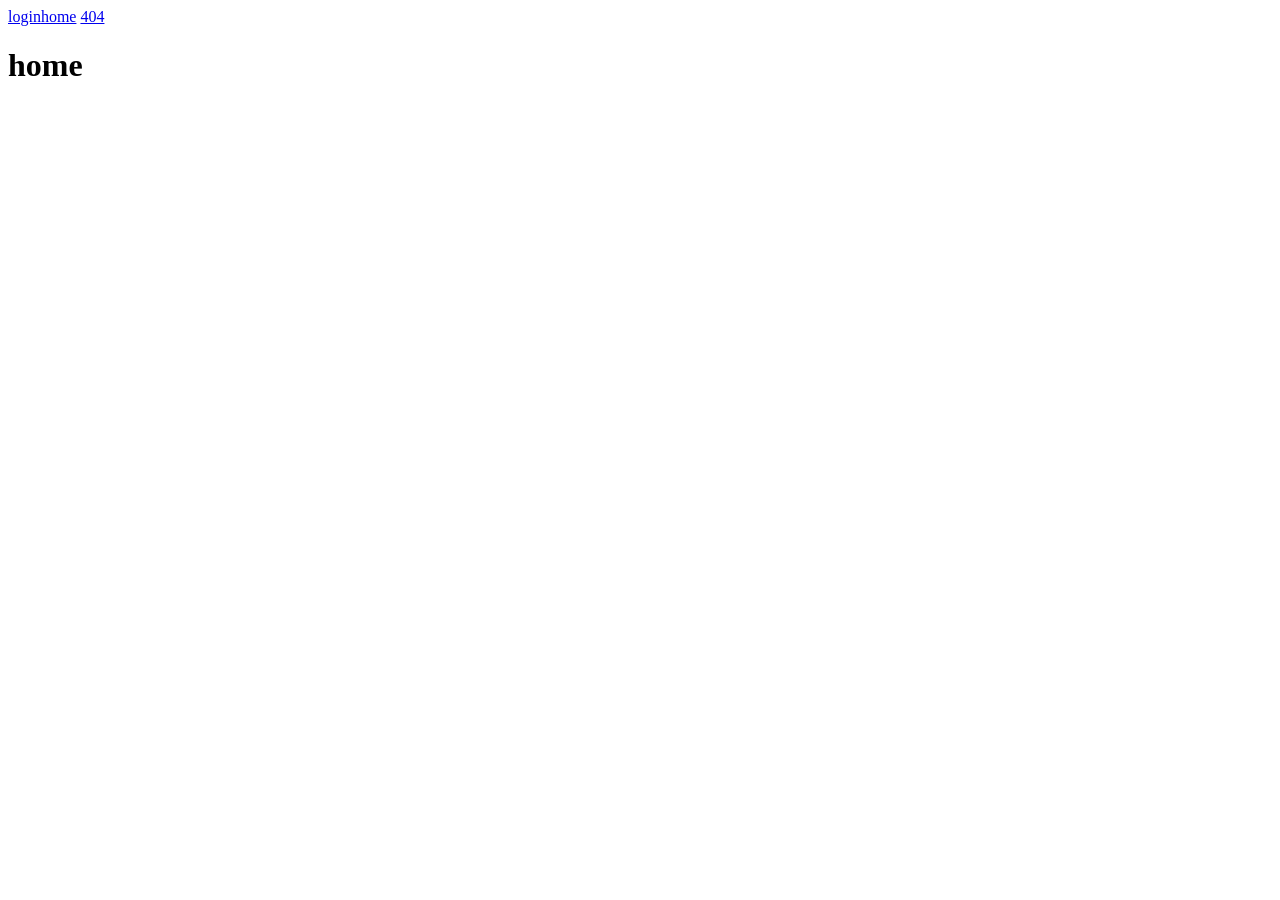
==== index.html @ de05a15d "start builde graphQl" ====
<!doctype html>
<html lang="en">
  <head>
    <meta charset="UTF-8" />
    <meta name="viewport" content="width=device-width, initial-scale=1.0" />
    <title>Document</title>
    <link rel="stylesheet" href="style.css">
  </head>
  <body>
    <nav>
      <a href="/login">login</a><a href="/home">home</a> <a href="/404">404</a>
    </nav>
    <div id="app"></div>
  </body>

  <script src="./js/app.js" type="module"></script>
</html>
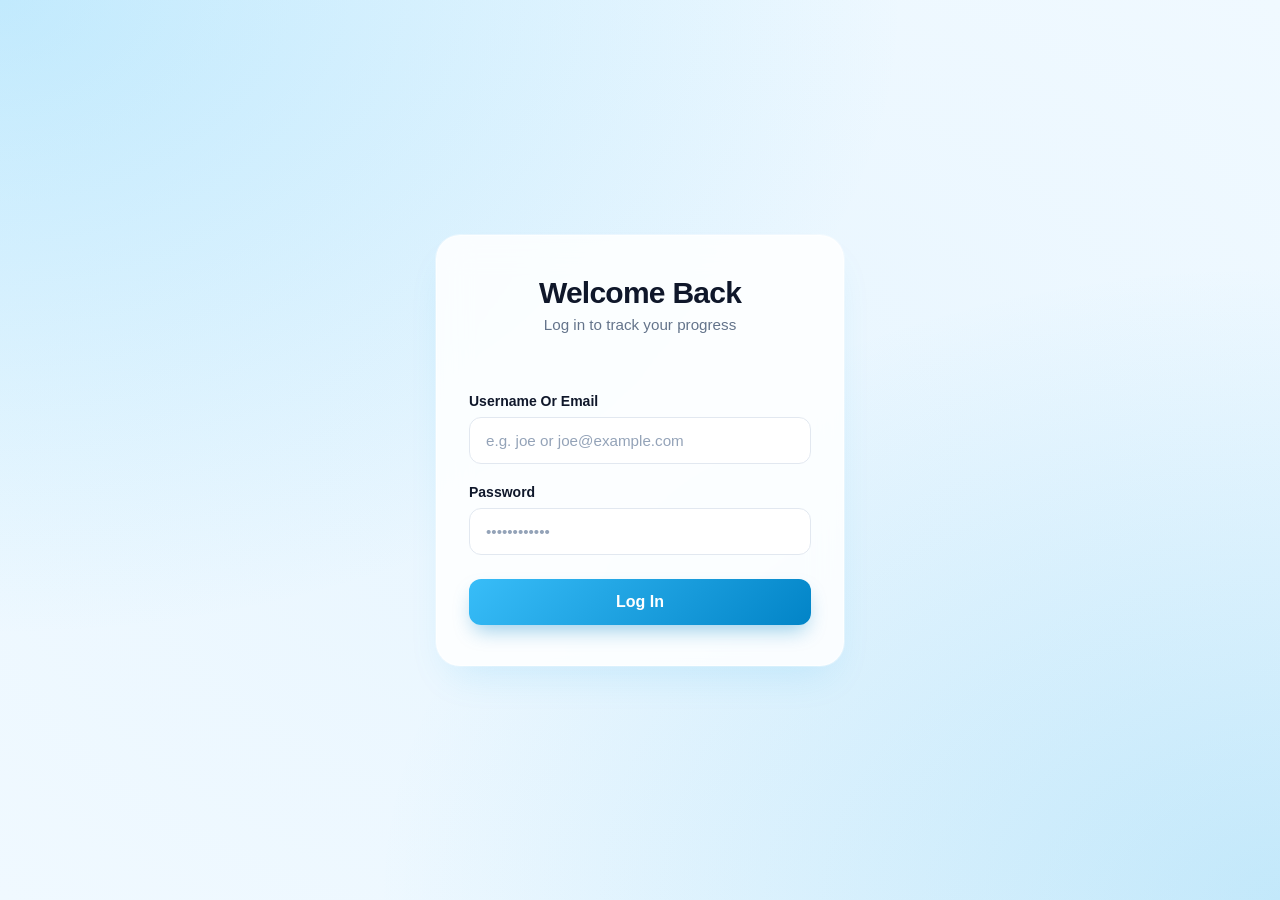
==== commit 96f99adf: "add jwt check" ====
--- a/index.html
+++ b/index.html
@@ -4,11 +4,11 @@
     <meta charset="UTF-8" />
     <meta name="viewport" content="width=device-width, initial-scale=1.0" />
     <title>Document</title>
-    <link rel="stylesheet" href="style.css">
+    <link rel="stylesheet" href="./assetes/main.css" />
   </head>
   <body>
-    <nav>
-      <a href="/login">login</a><a href="/home">home</a> <a href="/404">404</a>
+    <nav id="nav_links">
+      <a href="#/login">login</a><a href="#/home">home</a> <a href="$/404">404</a>
     </nav>
     <div id="app"></div>
   </body>
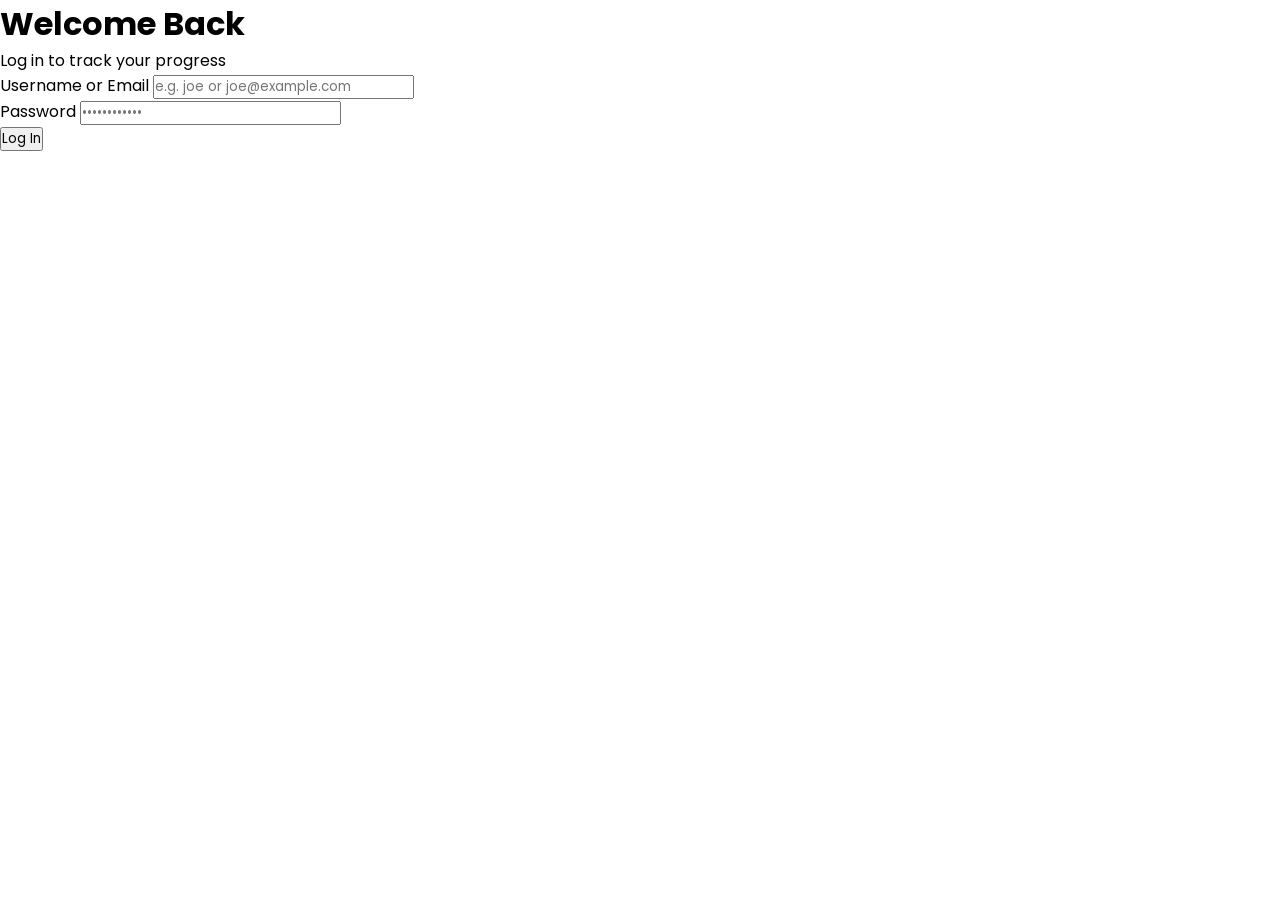
==== commit 44f0a1da: "get data from server using graphql" ====
--- a/index.html
+++ b/index.html
@@ -7,9 +7,6 @@
     <link rel="stylesheet" href="./assetes/main.css" />
   </head>
   <body>
-    <nav id="nav_links">
-      <a href="#/login">login</a><a href="#/home">home</a> <a href="$/404">404</a>
-    </nav>
     <div id="app"></div>
   </body>
 
--- a/assetes/main.css
+++ b/assetes/main.css
@@ -0,0 +1,95 @@
+@import url('https://fonts.googleapis.com/css2?family=Inter:ital,opsz,wght@0,14..32,100..900;1,14..32,100..900&family=Poppins:ital,wght@0,100;0,200;0,300;0,400;0,500;0,600;0,700;0,800;0,900;1,100;1,200;1,300;1,400;1,500;1,600;1,700;1,800;1,900&display=swap');
+
+:root {
+    --primary-sky: #38bdf8;
+    --primary-sky-hover: #0284c7;
+    --deep-indigo: #0f172a;
+    --soft-slate: #64748b;
+    --glass-bg: rgba(255, 255, 255, 0.85);
+    --glass-border: rgba(255, 255, 255, 0.6);
+    --error-color: #ef4444;
+}
+
+* {
+    padding: 0;
+    margin: 0;
+    outline: none;
+    text-decoration: none;
+    box-sizing: border-box;
+    font-family: "Poppins", sans-serif;
+
+}
+
+body {
+    width: 100%;
+    height: 100dvh;
+}
+
+.maincontainer {
+
+    height: 100vh;
+    display: flex;
+}
+
+.navSection {
+    background-color: #1a1e29;
+    color: #ffffff;
+    padding: 0 1.5rem;
+    width: 150px;
+    display: flex;
+    flex-direction: column;
+}
+
+#nav_links {
+    display: flex;
+    justify-content: space-between;
+    flex-direction: column;
+    align-items: center;
+    height: 60px;
+}
+
+.logo {
+    font-size: 1.4rem;
+    font-weight: bold;
+    color: #e10098;
+}
+
+.navlinks a {
+    color: #ffffff;
+    text-decoration: none;
+    font-weight: 500;
+}
+
+.logout {
+    cursor: pointer;
+    color: #ff5f56;
+    font-weight: 500;
+}
+
+.lefsideContainer {
+    display: grid;
+    grid-template-columns: 3fr 1fr;
+    gap: 1.5rem;
+    padding: 1.5rem;
+    flex: 1;
+}
+
+.dataSection {
+    background-color: #ffffff;
+    border-radius: 8px;
+    padding: 1.5rem;
+    box-shadow: 0 4px 6px rgba(0, 0, 0, 0.05);
+}
+
+.profileSection {
+    background-color: #ffffff;
+    border-radius: 8px;
+    padding: 1.5rem;
+    box-shadow: 0 4px 6px rgba(0, 0, 0, 0.05);
+}
+
+@media (max-width: 768px) {
+    .lefsideContainer {
+        grid-template-columns: 1fr;
+    }
+}
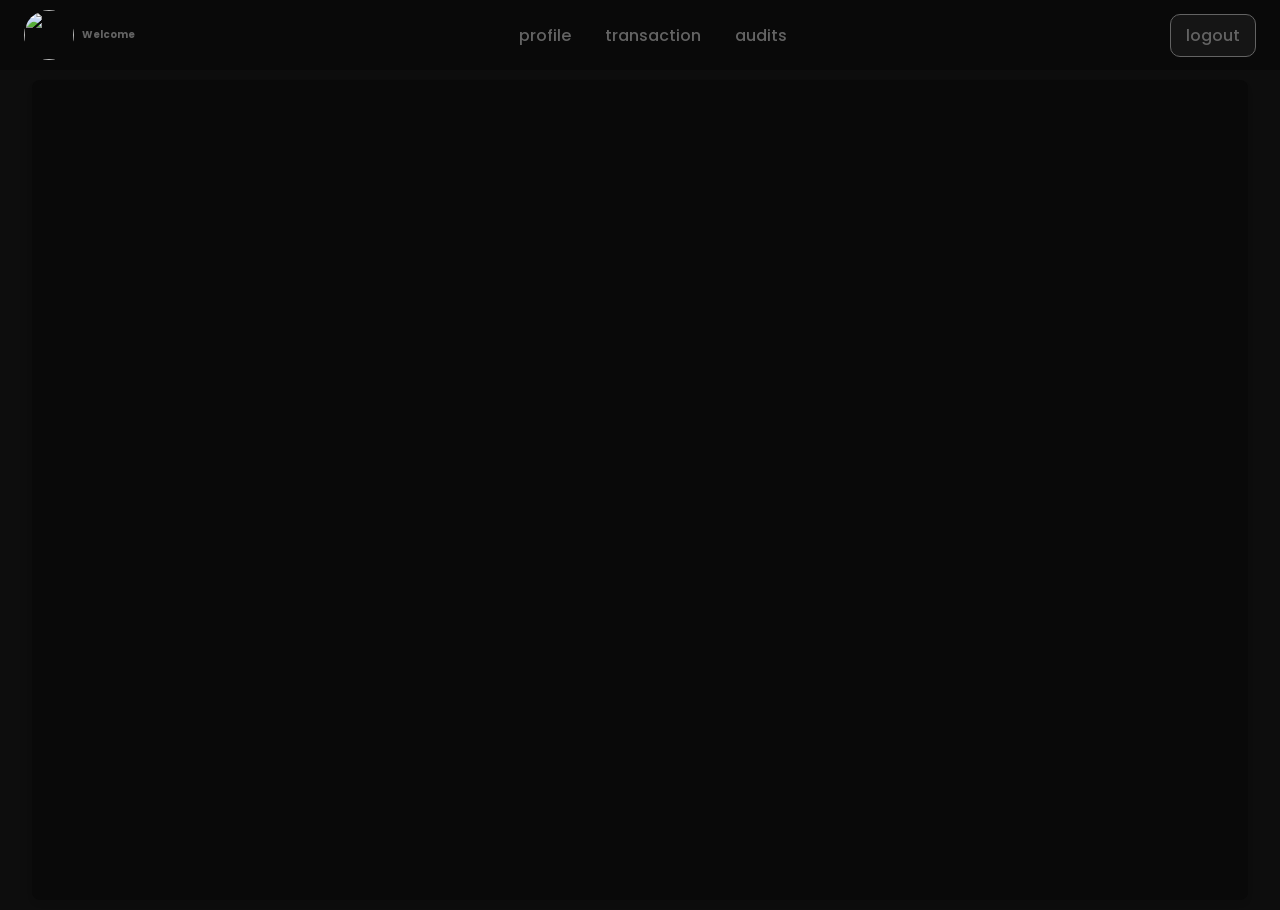
==== commit 82ef5050: "finish grqphql querys and start front end" ====
--- a/index.html
+++ b/index.html
@@ -5,6 +5,7 @@
     <meta name="viewport" content="width=device-width, initial-scale=1.0" />
     <title>Document</title>
     <link rel="stylesheet" href="./assetes/main.css" />
+    <link id="change_css" rel="stylesheet" href="./assetes/home.css" />
   </head>
   <body>
     <div id="app"></div>
--- a/assetes/main.css
+++ b/assetes/main.css
@@ -3,7 +3,7 @@
 :root {
     --primary-sky: #38bdf8;
     --primary-sky-hover: #0284c7;
-    --deep-indigo: #0f172a;
+    --deep-indigo: #0D0D0D;
     --soft-slate: #64748b;
     --glass-bg: rgba(255, 255, 255, 0.85);
     --glass-border: rgba(255, 255, 255, 0.6);
@@ -23,62 +23,101 @@
 body {
     width: 100%;
     height: 100dvh;
+    background-color: var(--deep-indigo);
+}
+
+
+.dataContainer {
+    display: flex;
+    width: 95%;
+    padding: 10px 0px;
+    height: calc(100% - 60px);
+    margin-left: auto;
+    margin-right: auto;
+    gap: 8px;
+}
+
+.container {
+    padding: 20px;
 }
 
 .maincontainer {
-
     height: 100vh;
-    display: flex;
 }
 
 .navSection {
-    background-color: #1a1e29;
+    background-color: #090909;
     color: #ffffff;
     padding: 0 1.5rem;
-    width: 150px;
-    display: flex;
-    flex-direction: column;
+    display: flex;
+
 }
 
 #nav_links {
     display: flex;
+    width: 100%;
     justify-content: space-between;
-    flex-direction: column;
-    align-items: center;
-    height: 60px;
+    align-items: center;
+    padding: 10px 0px;
 }
 
 .logo {
     font-size: 1.4rem;
     font-weight: bold;
-    color: #e10098;
+    color: #0049D1;
+    display: flex;
+    gap: 8px;
+    justify-content: start;
+    align-items: center;
+}
+
+.logo img {
+    height: 50px;
+    width: 50px;
+    border-radius: 100%;
+}
+
+.logo h4 {
+    font-size: 10px;
+    color: #636363;
+}
+
+.logo p {
+    font-size: 14px;
+    color: white;
 }
 
 .navlinks a {
-    color: #ffffff;
+    padding: 10px 15px;
+    color: #636363;
     text-decoration: none;
     font-weight: 500;
 }
 
 .logout {
     cursor: pointer;
-    color: #ff5f56;
+    color: #636363;
     font-weight: 500;
+    background-color: #151515;
+    padding: 8px 15px;
+    border-radius: 10px;
+    border: 1px solid #636363;
 }
 
 .lefsideContainer {
     display: grid;
-    grid-template-columns: 3fr 1fr;
+    height: 100%;
+    grid-template-columns: 1fr 7fr;
     gap: 1.5rem;
-    padding: 1.5rem;
-    flex: 1;
+
 }
 
 .dataSection {
-    background-color: #ffffff;
     border-radius: 8px;
     padding: 1.5rem;
     box-shadow: 0 4px 6px rgba(0, 0, 0, 0.05);
+    flex: 1;
+    background-color: #090909;
 }
 
 .profileSection {
@@ -88,6 +127,82 @@
     box-shadow: 0 4px 6px rgba(0, 0, 0, 0.05);
 }
 
+.transaction_header {
+    width: 100%;
+    display: flex;
+    justify-content: space-between;
+    align-items: center;
+    gap: 10px;
+
+}
+
+.totale_xp,
+.current_level,
+.totale_transactions {
+    flex: 1;
+    background-color: #151515;
+    color: #636363;
+    border: 1px solid #636363;
+    padding: 10px;
+    border-radius: 10px;
+}
+
+
+.totale_xp h3,
+.current_level h3,
+.totale_transactions h3 {
+    font-size: 50px;
+    font-weight: bold;
+    color: white;
+    margin-top: 5px;
+}
+
+.transaction_container {
+    margin-top: 10px;
+}
+
+
+.main_Transaction {
+    display: flex;
+    flex-direction: column;
+
+    gap: 8px;
+}
+
+
+.transaction_container .transaction_desc {
+    font-size: 30px;
+    color: white;
+    font-weight: bold;
+    padding: 5px;
+}
+
+.sigle_transaction_contaner {
+    padding: 10px;
+    display: flex;
+    justify-content: space-between;
+    align-items: center;
+    border: 1px solid #636363;
+    font-size: 16px;
+    color: #636363;
+    background-color: #151515;
+    border-radius: 10px;
+}
+
+.type_transaction,
+.transaction_xp,
+.transaction_time {
+    flex: 1;
+}
+
+.transaction_xp {
+    text-align: center;
+}
+
+.transaction_time {
+    text-align: end;
+}
+
 @media (max-width: 768px) {
     .lefsideContainer {
         grid-template-columns: 1fr;
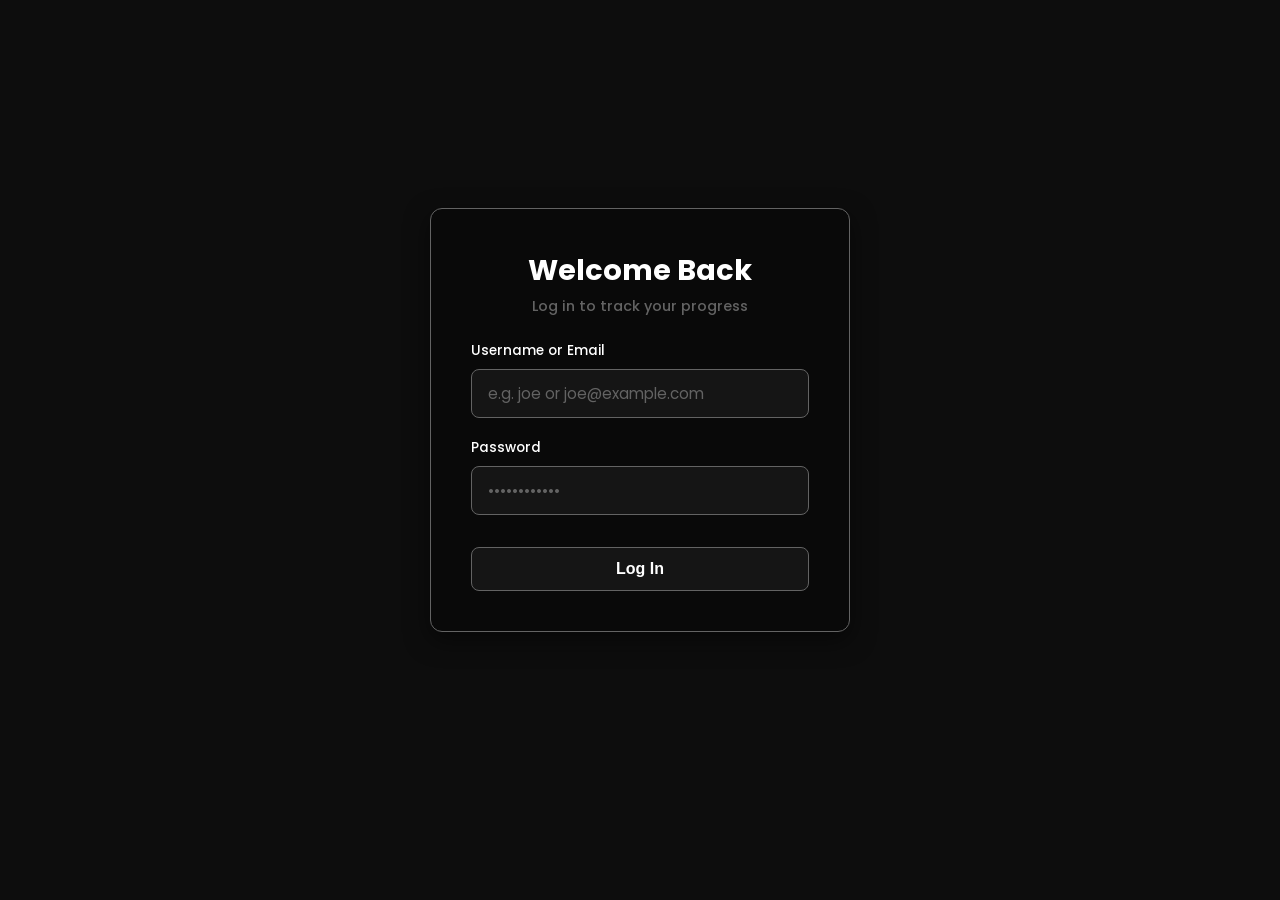
==== commit e6b2d40c: "add  check  jwt in header" ====
--- a/index.html
+++ b/index.html
@@ -5,7 +5,7 @@
     <meta name="viewport" content="width=device-width, initial-scale=1.0" />
     <title>Document</title>
     <link rel="stylesheet" href="./assetes/main.css" />
-    <link id="change_css" rel="stylesheet" href="./assetes/home.css" />
+    
   </head>
   <body>
     <div id="app"></div>
--- a/assetes/main.css
+++ b/assetes/main.css
@@ -41,9 +41,6 @@
     padding: 20px;
 }
 
-.maincontainer {
-    height: 100vh;
-}
 
 .navSection {
     background-color: #090909;
@@ -92,6 +89,14 @@
     color: #636363;
     text-decoration: none;
     font-weight: 500;
+    transition: ease 0.5s;
+
+}
+
+.navlinks a:hover {
+    color: white;
+
+    transition: ease 0.5s;
 }
 
 .logout {
@@ -102,6 +107,18 @@
     padding: 8px 15px;
     border-radius: 10px;
     border: 1px solid #636363;
+}
+
+.logout a {
+    color: #636363;
+    transition: ease 0.5s;
+
+}
+
+.logout a:hover {
+    color: white;
+    transition: ease 0.5s;
+
 }
 
 .lefsideContainer {
@@ -195,16 +212,278 @@
     flex: 1;
 }
 
+.profile_Image {
+    height: 150px;
+    width: 150px;
+    border-radius: 100%;
+}
+
 .transaction_xp {
     text-align: center;
 }
 
 .transaction_time {
     text-align: end;
+}
+
+.userInfo_container {
+    padding: 5px;
+    display: flex;
+    gap: 10px;
+    height: 100%;
+    width: 100%;
+
+    flex-direction: column;
+}
+
+.userData_container,
+.ratio_contaner {
+    padding: 20px;
+    background-color: #151515;
+    border: 1px solid #636363;
+    border-radius: 10px;
+}
+
+.ratio_contaner {
+
+    flex: 1;
+    overflow: hidden;
+    position: relative;
+}
+
+.ratingContaner div,
+.UpAndDownContaner div {
+    color: #636363;
+    font-weight: bold;
+    font-size: 14px;
+    text-align: center;
+}
+
+.rateing_holder {
+    display: flex;
+    justify-content: center;
+    align-items: center;
+}
+
+.userData_container p {
+    color: #636363;
+    font-size: 14px;
+    font-weight: bold;
+    margin-top: 7px;
+}
+
+
+
+.userData_container,
+.ratio_contaner p {
+    color: #636363;
+    font-size: 15px;
+    font-weight: bold;
+    margin-top: 7px;
+}
+
+.p_user {
+    color: #636363;
+    font-size: 30px !important;
+    font-weight: bold;
+    text-align: center;
+    margin-top: 7px;
+
+}
+
+.Rating_container {
+    display: flex;
+    flex-direction: column;
+    justify-content: center;
+    align-items: center;
+    gap: 10px;
+}
+
+.progresse_contaner .progresse_Header {
+    color: #636363;
+    font-size: 30px;
+    font-weight: bold;
+    margin-bottom: 10px;
+}
+
+.ratingContaner,
+.UpAndDownContaner {
+    padding: 7px;
+    background-color: #151515;
+    border: 1px solid #636363;
+    border-radius: 10px;
+    width: 150px;
+
+}
+
+.data_user_Info {
+    display: flex;
+    gap: 10px;
+    justify-content: space-evenly;
+    align-items: center;
+}
+
+.ratingContaner p,
+.ratingContaner h3 {
+
+    font-size: 13px;
+}
+
+.info_values div {
+    display: flex;
+    gap: 10px;
+}
+
+
+
+.userData_container h3 {
+    color: white;
+}
+
+.raio_circle_Container {
+    display: flex;
+
+    justify-content: center;
+}
+
+.raio_circle_Container svg {
+    height: 300px;
 }
 
 @media (max-width: 768px) {
     .lefsideContainer {
         grid-template-columns: 1fr;
     }
+}
+
+
+
+
+.login-container {
+    display: flex;
+    justify-content: center;
+    align-items: center;
+    min-height: calc(100vh - 60px);
+    width: 100%;
+    padding: 20px;
+}
+
+/* Main Login Card */
+.login-card {
+    background-color: #090909;
+    border: 1px solid #636363;
+    border-radius: 12px;
+    padding: 2.5rem;
+    width: 100%;
+    max-width: 420px;
+    box-shadow: 0 8px 24px rgba(0, 0, 0, 0.5);
+    display: flex;
+    flex-direction: column;
+    gap: 1.5rem;
+}
+
+/* Header Section */
+.form_Header {
+    text-align: center;
+}
+
+.form_Header h1 {
+    color: #ffffff;
+    font-size: 1.8rem;
+    font-weight: 700;
+    margin-bottom: 0.25rem;
+}
+
+.form_Header p {
+    color: #636363;
+    font-size: 0.9rem;
+    font-weight: 500;
+}
+
+/* Error Message Banner */
+.error-msg {
+    color: var(--error-color);
+    font-size: 0.85rem;
+    font-weight: 500;
+    text-align: center;
+    background-color: rgba(239, 68, 68, 0.1);
+    border: 1px solid var(--error-color);
+    padding: 8px 12px;
+    border-radius: 8px;
+    display: none;
+    /* Hide when empty; toggle via JS when present */
+}
+
+.error-msg:not(:empty) {
+    display: block;
+}
+
+/* Inputs Wrapper */
+.form-inputs {
+    display: flex;
+    flex-direction: column;
+    gap: 1.25rem;
+}
+
+.input_field {
+    display: flex;
+    flex-direction: column;
+    gap: 0.5rem;
+}
+
+.input_field label {
+    color: #ffffff;
+    font-size: 0.85rem;
+    font-weight: 500;
+}
+
+.input_field input {
+    background-color: #151515;
+    border: 1px solid #636363;
+    border-radius: 8px;
+    padding: 12px 16px;
+    color: #ffffff;
+    font-size: 0.95rem;
+    transition: border-color 0.2s ease, box-shadow 0.2s ease;
+}
+
+.input_field input::placeholder {
+    color: #636363;
+}
+
+.input_field input:focus {
+    border-color: var(--primary-sky);
+    box-shadow: 0 0 0 2px rgba(56, 189, 248, 0.2);
+}
+
+/* Submit Button */
+.submit-btn {
+    background-color: #151515;
+    color: #ffffff;
+    border: 1px solid #636363;
+    border-radius: 8px;
+    padding: 12px;
+    font-size: 1rem;
+    font-weight: 600;
+    cursor: pointer;
+    transition: all 0.2s ease;
+    margin-top: 0.5rem;
+}
+
+.submit-btn:hover {
+    background-color: var(--primary-sky);
+    border-color: var(--primary-sky);
+    color: #ffffff;
+}
+
+.submit-btn:active {
+    background-color: var(--primary-sky-hover);
+    border-color: var(--primary-sky-hover);
+}
+
+/* Mobile Responsiveness */
+@media (max-width: 480px) {
+    .login-card {
+        padding: 1.5rem;
+    }
 }
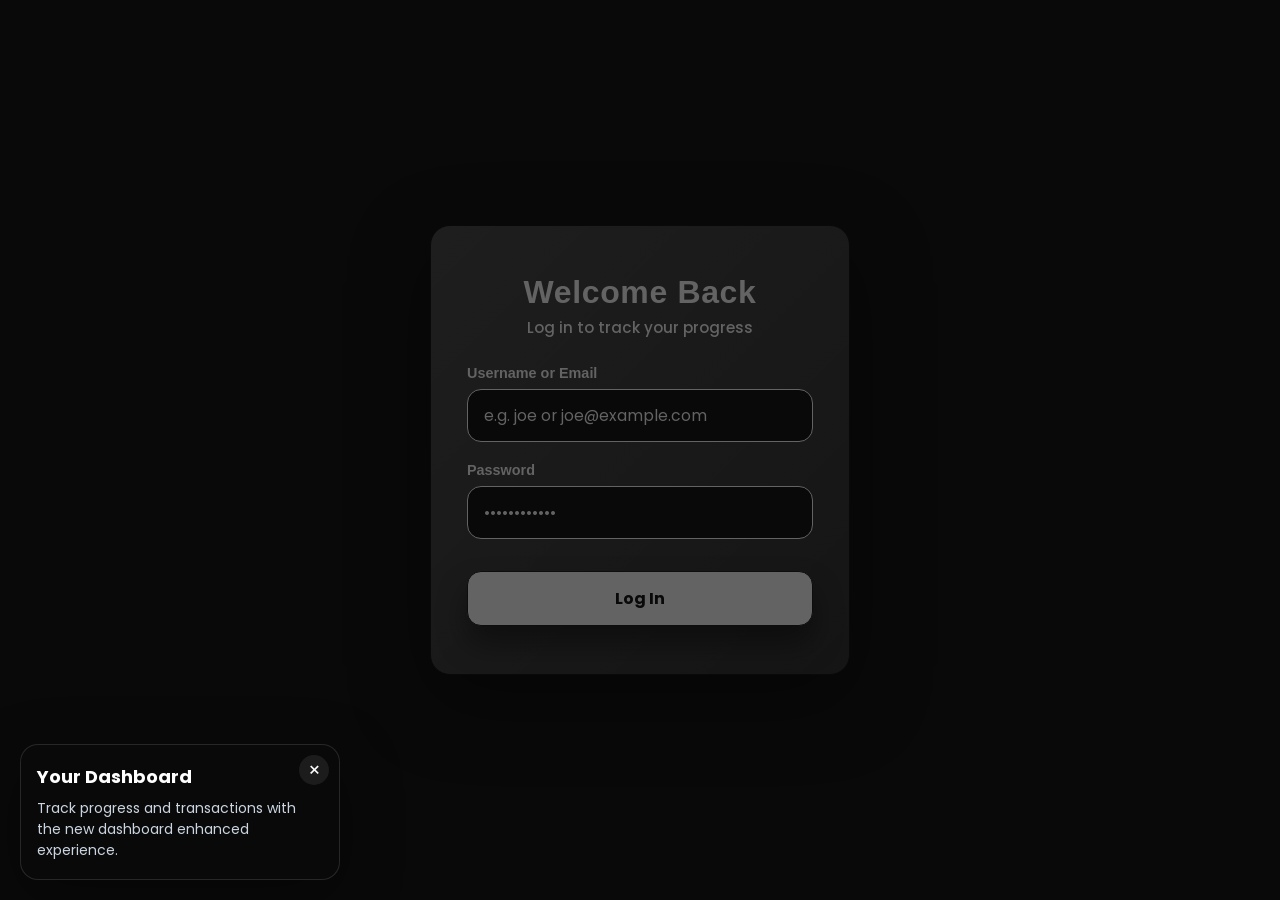
==== commit 42c73c75: "add 404 page" ====
--- a/index.html
+++ b/index.html
@@ -5,7 +5,8 @@
     <meta name="viewport" content="width=device-width, initial-scale=1.0" />
     <title>Document</title>
     <link rel="stylesheet" href="./assetes/main.css" />
-    
+    <link rel="stylesheet" href="https://cdnjs.cloudflare.com/ajax/libs/font-awesome/6.5.2/css/all.min.css">
+</head>
   </head>
   <body>
     <div id="app"></div>
--- a/assetes/main.css
+++ b/assetes/main.css
@@ -1,12 +1,9 @@
 @import url('https://fonts.googleapis.com/css2?family=Inter:ital,opsz,wght@0,14..32,100..900;1,14..32,100..900&family=Poppins:ital,wght@0,100;0,200;0,300;0,400;0,500;0,600;0,700;0,800;0,900;1,100;1,200;1,300;1,400;1,500;1,600;1,700;1,800;1,900&display=swap');
 
 :root {
-    --primary-sky: #38bdf8;
-    --primary-sky-hover: #0284c7;
+
     --deep-indigo: #0D0D0D;
-    --soft-slate: #64748b;
-    --glass-bg: rgba(255, 255, 255, 0.85);
-    --glass-border: rgba(255, 255, 255, 0.6);
+
     --error-color: #ef4444;
 }
 
@@ -47,7 +44,7 @@
     color: #ffffff;
     padding: 0 1.5rem;
     display: flex;
-
+    border-bottom: 1px solid #151515;
 }
 
 #nav_links {
@@ -55,13 +52,15 @@
     width: 100%;
     justify-content: space-between;
     align-items: center;
-    padding: 10px 0px;
+    padding: 10px 0;
+    gap: 14px;
+    flex-wrap: wrap;
 }
 
 .logo {
     font-size: 1.4rem;
     font-weight: bold;
-    color: #0049D1;
+    color: #636363;
     display: flex;
     gap: 8px;
     justify-content: start;
@@ -72,6 +71,7 @@
     height: 50px;
     width: 50px;
     border-radius: 100%;
+    border: 1px solid #636363;
 }
 
 .logo h4 {
@@ -85,18 +85,19 @@
 }
 
 .navlinks a {
-    padding: 10px 15px;
+    padding: 10px 14px;
     color: #636363;
     text-decoration: none;
     font-weight: 500;
-    transition: ease 0.5s;
-
-}
-
-.navlinks a:hover {
-    color: white;
-
-    transition: ease 0.5s;
+    transition: background 0.25s ease, color 0.25s ease, transform 0.25s ease;
+    border-radius: 12px;
+}
+
+.navlinks a:hover,
+.navlinks a.active {
+    color: #ffffff;
+    background-color: #151515;
+    transform: translateY(-1px);
 }
 
 .logout {
@@ -104,21 +105,21 @@
     color: #636363;
     font-weight: 500;
     background-color: #151515;
-    padding: 8px 15px;
-    border-radius: 10px;
-    border: 1px solid #636363;
+    padding: 10px 18px;
+    border-radius: 12px;
+    border: 1px solid #636363;
+    transition: background 0.25s ease, color 0.25s ease;
+}
+
+.logout:hover,
+.logout a:hover {
+    color: white;
+    background-color: #1d1d1d;
 }
 
 .logout a {
-    color: #636363;
-    transition: ease 0.5s;
-
-}
-
-.logout a:hover {
-    color: white;
-    transition: ease 0.5s;
-
+    color: inherit;
+    transition: ease 0.3s;
 }
 
 .lefsideContainer {
@@ -126,76 +127,72 @@
     height: 100%;
     grid-template-columns: 1fr 7fr;
     gap: 1.5rem;
-
 }
 
 .dataSection {
-    border-radius: 8px;
-    padding: 1.5rem;
-    box-shadow: 0 4px 6px rgba(0, 0, 0, 0.05);
+    border-radius: 14px;
+    padding: 1.75rem;
+    box-shadow: inset 0 0 0 1px rgba(255, 255, 255, 0.03), 0 10px 30px rgba(0, 0, 0, 0.18);
     flex: 1;
     background-color: #090909;
 }
 
 .profileSection {
-    background-color: #ffffff;
-    border-radius: 8px;
-    padding: 1.5rem;
-    box-shadow: 0 4px 6px rgba(0, 0, 0, 0.05);
+    background-color: #090909;
+    border-radius: 14px;
+    padding: 1.75rem;
+    box-shadow: inset 0 0 0 1px rgba(255, 255, 255, 0.03), 0 10px 30px rgba(0, 0, 0, 0.18);
 }
 
 .transaction_header {
     width: 100%;
     display: flex;
     justify-content: space-between;
-    align-items: center;
-    gap: 10px;
-
+    align-items: stretch;
+    gap: 16px;
+    flex-wrap: wrap;
 }
 
 .totale_xp,
 .current_level,
 .totale_transactions {
     flex: 1;
+    min-width: 160px;
     background-color: #151515;
     color: #636363;
     border: 1px solid #636363;
-    padding: 10px;
-    border-radius: 10px;
-}
-
+    padding: 20px 16px;
+    border-radius: 16px;
+}
 
 .totale_xp h3,
 .current_level h3,
 .totale_transactions h3 {
-    font-size: 50px;
+    font-size: 2.25rem;
     font-weight: bold;
     color: white;
-    margin-top: 5px;
+    margin-top: 6px;
 }
 
 .transaction_container {
-    margin-top: 10px;
-}
-
+    margin-top: 18px;
+}
 
 .main_Transaction {
     display: flex;
     flex-direction: column;
-
-    gap: 8px;
-}
-
+    gap: 14px;
+}
 
 .transaction_container .transaction_desc {
-    font-size: 30px;
-    color: white;
-    font-weight: bold;
-    padding: 5px;
+    font-size: 24px;
+    color: white;
+    font-weight: 700;
+    padding: 8px 0;
 }
 
 .sigle_transaction_contaner {
-    padding: 10px;
+    padding: 16px;
     display: flex;
     justify-content: space-between;
     align-items: center;
@@ -203,19 +200,40 @@
     font-size: 16px;
     color: #636363;
     background-color: #151515;
-    border-radius: 10px;
+    border-radius: 16px;
+    gap: 16px;
+    flex-wrap: wrap;
+}
+
+.sigle_transaction_contaner:hover {
+    border-color: #ffffff;
+    box-shadow: 0 10px 30px rgba(0, 0, 0, 0.18);
 }
 
 .type_transaction,
 .transaction_xp,
 .transaction_time {
     flex: 1;
+    min-width: 100px;
+}
+
+.type_transaction {
+    color: white;
+    font-weight: 600;
+}
+
+.transaction_xp,
+.transaction_time {
+    color: #ffffff;
 }
 
 .profile_Image {
     height: 150px;
     width: 150px;
     border-radius: 100%;
+    object-fit: cover;
+    border: 1px solid #636363;
+    background-color: #090909;
 }
 
 .transaction_xp {
@@ -227,25 +245,29 @@
 }
 
 .userInfo_container {
-    padding: 5px;
-    display: flex;
-    gap: 10px;
-    height: 100%;
+    padding: 12px;
+    display: grid;
+    grid-template-columns: 1.5fr 1fr;
+    gap: 18px;
+    height: auto;
     width: 100%;
-
-    flex-direction: column;
 }
 
 .userData_container,
 .ratio_contaner {
-    padding: 20px;
+    padding: 24px;
     background-color: #151515;
     border: 1px solid #636363;
-    border-radius: 10px;
+    border-radius: 16px;
+}
+
+.userData_container {
+    display: flex;
+    flex-direction: column;
+    gap: 18px;
 }
 
 .ratio_contaner {
-
     flex: 1;
     overflow: hidden;
     position: relative;
@@ -259,10 +281,180 @@
     text-align: center;
 }
 
+.data_user_Info {
+    display: flex;
+    flex-wrap: wrap;
+    gap: 18px;
+    justify-content: space-between;
+    align-items: flex-start;
+}
+
+.info_values {
+    display: grid;
+    gap: 14px;
+    flex: 1;
+    min-width: 220px;
+}
+
+.info_values div {
+    display: grid;
+    grid-template-columns: 1fr 1.5fr;
+    gap: 10px;
+    align-items: center;
+}
+
+.info_values p {
+    color: #636363;
+    font-size: 14px;
+    font-weight: 600;
+    margin: 0;
+}
+
+.info_values h3 {
+    color: #ffffff;
+    font-size: 1rem;
+    margin: 0;
+}
+
+.p_user {
+    color: #636363;
+    font-size: 28px !important;
+    font-weight: bold;
+    text-align: center;
+    margin-bottom: 12px;
+}
+
+@media (max-width: 768px) {
+    .userInfo_container {
+        grid-template-columns: 1fr;
+    }
+
+    .data_user_Info {
+        flex-direction: column;
+        align-items: center;
+    }
+
+    .info_values {
+        min-width: unset;
+        width: 100%;
+    }
+
+    .info_values div {
+        grid-template-columns: 1fr;
+    }
+
+    .rateing_holder {
+        flex-direction: column;
+        gap: 12px;
+    }
+
+    #nav_links {
+        flex-direction: column;
+        align-items: stretch;
+    }
+
+    .navlinks {
+        width: 100%;
+    }
+
+    .logout {
+        width: 100%;
+        text-align: center;
+    }
+
+    .transaction_header {
+        grid-template-columns: 1fr;
+    }
+
+    .sigle_transaction_contaner {
+        flex-direction: column;
+        text-align: left;
+    }
+
+    .transaction_time {
+        text-align: left;
+        width: 100%;
+    }
+
+    .totale_xp,
+    .current_level,
+    .totale_transactions {
+        min-width: unset;
+        width: 100%;
+    }
+
+    .chart_Progrese {
+        min-height: 260px;
+        padding: 14px;
+    }
+}
+
+.banner-popup {
+    position: fixed;
+    left: 20px;
+    bottom: 20px;
+    z-index: 1000;
+    opacity: 0;
+    transform: translateY(20px) scale(0.96);
+    transition: opacity 0.35s ease, transform 0.35s ease;
+    pointer-events: none;
+}
+
+.banner-popup.show {
+    opacity: 1;
+    transform: translateY(0) scale(1);
+    pointer-events: auto;
+}
+
+.banner-card {
+    min-width: 280px;
+    max-width: 320px;
+    background: rgba(10, 10, 10, 0.95);
+    border: 1px solid rgba(255, 255, 255, 0.12);
+    border-radius: 18px;
+    padding: 18px 16px;
+    box-shadow: 0 18px 60px rgba(0, 0, 0, 0.35);
+    color: #ffffff;
+    position: relative;
+}
+
+.banner-close {
+    position: absolute;
+    top: 10px;
+    right: 10px;
+    width: 30px;
+    height: 30px;
+    border: none;
+    background: rgba(255, 255, 255, 0.08);
+    color: #f8fafc;
+    border-radius: 50%;
+    font-size: 20px;
+    line-height: 0.9;
+    cursor: pointer;
+}
+
+.banner-close:hover {
+    background: rgba(255, 255, 255, 0.18);
+}
+
+.banner-content h4 {
+    margin-bottom: 8px;
+    font-size: 18px;
+}
+
+.banner-content p {
+    font-size: 14px;
+    line-height: 1.5;
+    color: #cbd5e1;
+}
+
+
 .rateing_holder {
     display: flex;
     justify-content: center;
     align-items: center;
+    gap: 16px;
+    flex-wrap: wrap;
 }
 
 .userData_container p {
@@ -270,9 +462,8 @@
     font-size: 14px;
     font-weight: bold;
     margin-top: 7px;
-}
-
-
+    margin-bottom: 0;
+}
 
 .userData_container,
 .ratio_contaner p {
@@ -299,21 +490,48 @@
     gap: 10px;
 }
 
+.progresse_contaner {
+    padding: 24px;
+    background-color: #151515;
+    border: 1px solid #636363;
+    border-radius: 18px;
+}
+
 .progresse_contaner .progresse_Header {
-    color: #636363;
+    color: #ffffff;
     font-size: 30px;
-    font-weight: bold;
-    margin-bottom: 10px;
+    font-weight: 700;
+    margin-bottom: 18px;
+}
+
+.chart_Progrese {
+    background-color: #090909;
+    border: 1px solid #636363;
+    border-radius: 18px;
+    min-height: 340px;
+    padding: 20px;
+}
+
+.chart_Progrese svg {
+    width: 100%;
+    height: 100%;
+    display: block;
 }
 
 .ratingContaner,
 .UpAndDownContaner {
-    padding: 7px;
+    padding: 12px;
     background-color: #151515;
     border: 1px solid #636363;
-    border-radius: 10px;
+    border-radius: 14px;
     width: 150px;
-
+}
+
+.ratingContaner p,
+.ratingContaner h3,
+.UpAndDownContaner p,
+.UpAndDownContaner h3 {
+    font-size: 13px;
 }
 
 .data_user_Info {
@@ -323,12 +541,6 @@
     align-items: center;
 }
 
-.ratingContaner p,
-.ratingContaner h3 {
-
-    font-size: 13px;
-}
-
 .info_values div {
     display: flex;
     gap: 10px;
@@ -360,26 +572,41 @@
 
 
 .login-container {
-    display: flex;
-    justify-content: center;
-    align-items: center;
-    min-height: calc(100vh - 60px);
+    display: grid;
+    place-items: center;
+    min-height: 100vh;
     width: 100%;
-    padding: 20px;
+    padding: 40px 20px;
+    background-color: #090909;
 }
 
 /* Main Login Card */
 .login-card {
-    background-color: #090909;
-    border: 1px solid #636363;
-    border-radius: 12px;
-    padding: 2.5rem;
+    position: relative;
+    background: #151515;
+    border: 1px solid #090909;
+    border-radius: 20px;
+    padding: 3rem 2.25rem;
     width: 100%;
     max-width: 420px;
-    box-shadow: 0 8px 24px rgba(0, 0, 0, 0.5);
+    box-shadow: 0 24px 80px rgba(0, 0, 0, 0.4);
     display: flex;
     flex-direction: column;
     gap: 1.5rem;
+    overflow: hidden;
+}
+
+.login-card::before {
+    content: "";
+    position: absolute;
+    inset: 0;
+    background: linear-gradient(135deg, rgba(255, 255, 255, 0.04), rgba(0, 0, 0, 0));
+    pointer-events: none;
+}
+
+.login-card>* {
+    position: relative;
+    z-index: 1;
 }
 
 /* Header Section */
@@ -388,30 +615,31 @@
 }
 
 .form_Header h1 {
-    color: #ffffff;
-    font-size: 1.8rem;
-    font-weight: 700;
-    margin-bottom: 0.25rem;
+    color: #636363;
+    font-size: 2rem;
+    font-weight: 800;
+    letter-spacing: 0.02em;
+    margin-bottom: 0.35rem;
 }
 
 .form_Header p {
     color: #636363;
-    font-size: 0.9rem;
+    font-size: 0.95rem;
     font-weight: 500;
+    line-height: 1.6;
 }
 
 /* Error Message Banner */
 .error-msg {
-    color: var(--error-color);
-    font-size: 0.85rem;
-    font-weight: 500;
+    color: #636363;
+    font-size: 0.9rem;
+    font-weight: 600;
     text-align: center;
-    background-color: rgba(239, 68, 68, 0.1);
-    border: 1px solid var(--error-color);
-    padding: 8px 12px;
-    border-radius: 8px;
+    background-color: rgba(99, 99, 99, 0.12);
+    border: 1px solid rgba(99, 99, 99, 0.2);
+    padding: 12px 14px;
+    border-radius: 12px;
     display: none;
-    /* Hide when empty; toggle via JS when present */
 }
 
 .error-msg:not(:empty) {
@@ -419,71 +647,157 @@
 }
 
 /* Inputs Wrapper */
+
 .form-inputs {
+    display: grid;
+    gap: 1.2rem;
+}
+
+.input_field {
     display: flex;
     flex-direction: column;
-    gap: 1.25rem;
-}
-
-.input_field {
-    display: flex;
-    flex-direction: column;
-    gap: 0.5rem;
+    gap: 0.55rem;
 }
 
 .input_field label {
-    color: #ffffff;
-    font-size: 0.85rem;
-    font-weight: 500;
+    color: #636363;
+    font-size: 0.9rem;
+    font-weight: 600;
 }
 
 .input_field input {
-    background-color: #151515;
-    border: 1px solid #636363;
-    border-radius: 8px;
-    padding: 12px 16px;
-    color: #ffffff;
-    font-size: 0.95rem;
-    transition: border-color 0.2s ease, box-shadow 0.2s ease;
+    background-color: #090909;
+    border: 1px solid #636363;
+    border-radius: 14px;
+    padding: 14px 16px;
+    color: #636363;
+    font-size: 0.98rem;
+    transition: border-color 0.25s ease, box-shadow 0.25s ease, transform 0.25s ease;
 }
 
 .input_field input::placeholder {
     color: #636363;
 }
 
+.input_field input:hover {
+    transform: translateY(-1px);
+}
+
 .input_field input:focus {
-    border-color: var(--primary-sky);
-    box-shadow: 0 0 0 2px rgba(56, 189, 248, 0.2);
+    border-color: #151515;
+    box-shadow: 0 0 0 4px rgba(21, 21, 21, 0.25);
+    outline: none;
 }
 
 /* Submit Button */
 .submit-btn {
-    background-color: #151515;
-    color: #ffffff;
-    border: 1px solid #636363;
-    border-radius: 8px;
-    padding: 12px;
+    background: #636363;
+    color: #090909;
+    border: 1px solid #0D0D0D;
+    border-radius: 14px;
+    padding: 14px 18px;
     font-size: 1rem;
-    font-weight: 600;
+    font-weight: 700;
     cursor: pointer;
-    transition: all 0.2s ease;
+    transition: transform 0.2s ease, box-shadow 0.2s ease, opacity 0.2s ease;
     margin-top: 0.5rem;
+    box-shadow: 0 18px 30px rgba(0, 0, 0, 0.4);
 }
 
 .submit-btn:hover {
-    background-color: var(--primary-sky);
-    border-color: var(--primary-sky);
-    color: #ffffff;
+    opacity: 0.95;
+    transform: translateY(-1px);
+    box-shadow: 0 24px 44px rgba(0, 0, 0, 0.45);
 }
 
 .submit-btn:active {
-    background-color: var(--primary-sky-hover);
-    border-color: var(--primary-sky-hover);
+    transform: translateY(1px);
+    box-shadow: 0 14px 22px rgba(0, 0, 0, 0.35);
 }
 
 /* Mobile Responsiveness */
 @media (max-width: 480px) {
     .login-card {
-        padding: 1.5rem;
-    }
+        padding: 1.75rem;
+    }
+
+    .form-inputs {
+        gap: 0.95rem;
+    }
+
+    .form_Header h1 {
+        font-size: 1.75rem;
+    }
+
+    .form_Header p {
+        font-size: 0.9rem;
+    }
+}
+
+
+.mainContainer {
+    width: 100%;
+    height: 100dvh;
+    display: flex;
+    justify-content: center;
+    align-items: center;
+}
+
+.Container404 {
+    display: flex;
+    flex-direction: column;
+    margin-left: auto;
+    margin-right: auto;
+    width: 500px;
+    border-radius: 20px;
+    border: #636363 1px solid;
+    background-color: #151515;
+    padding: 10px;
+    text-align: center;
+}
+
+.Container404 h1 {
+    color: white;
+    font-size: 60px;
+}
+
+.Container404 h3 {
+    color: #636363;
+    font-size: 25px;
+}
+
+.links404 {
+    margin-top: 20px;
+    margin-bottom: 20px;
+
+}
+
+.links404 {
+    display: flex;
+    justify-content: center;
+    align-items: center;
+    gap: 8px;
+    width: fit-content;
+    margin-left: auto;
+    margin-right: auto;
+    padding: 10px 30px;
+    border-radius: 10px;
+    border: #636363 1px solid;
+    color: white;
+    text-decoration: none;
+    font-weight: 500;
+    transition: background 0.25s ease, color 0.25s ease, transform 0.25s ease;
+    border-radius: 12px;
+    transition: all 0.5s ease;
+
+}
+
+.links404 a {
+    color: white;
+}
+
+.links404:hover {
+    background-color: #636363;
+    color: white;
+    transition: all 0.5s ease;
 }
